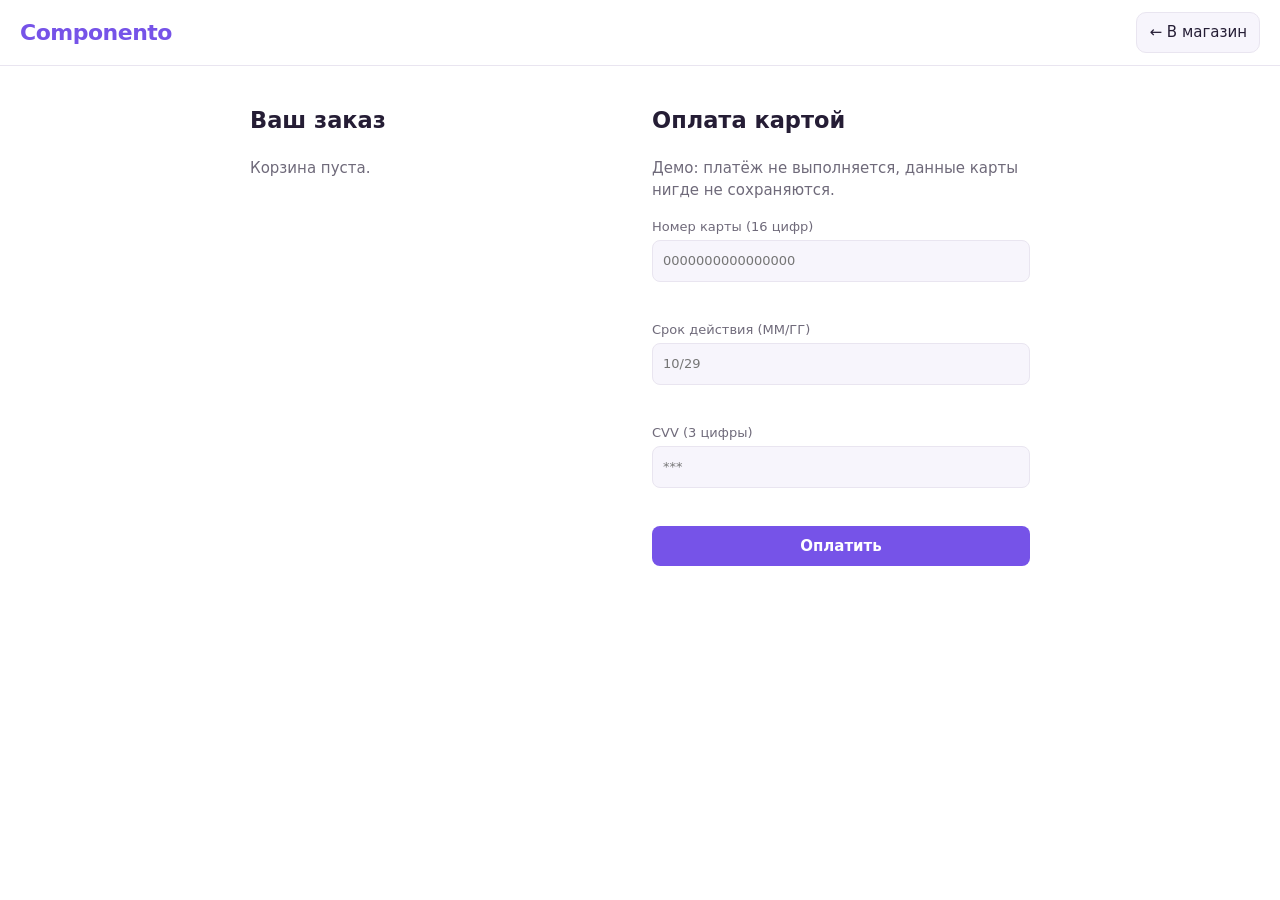
==== componento/pay.html @ 3f92b5f6 "create" ====
<!DOCTYPE html>
<html lang="ru"><head><meta charset="UTF-8"><meta name="viewport" content="width=device-width,initial-scale=1">
<title>Оплата — Componento</title><link rel="stylesheet" href="css/style.css"></head>
<body>
<header class="header"><a class="logo" href="index.html">Componento</a><span style="flex:1"></span><a class="icon" href="shop.html" style="text-decoration:none;color:inherit">← В магазин</a></header>
<main class="pay-wrap">
<section><h2>Ваш заказ</h2><div id="sum"></div></section>
<section><h2>Оплата картой</h2>
<p class="muted">Демо: платёж не выполняется, данные карты нигде не сохраняются.</p>
<form id="payForm" class="form" novalidate>
<label>Номер карты (16 цифр)<input id="card" type="text" inputmode="numeric" autocomplete="off" maxlength="16" placeholder="0000000000000000"></label><p class="err" id="eCard"></p>
<label>Срок действия (ММ/ГГ)<input id="exp" type="text" inputmode="numeric" autocomplete="off" maxlength="5" placeholder="10/29"></label><p class="err" id="eExp"></p>
<label>CVV (3 цифры)<input id="cvv" type="password" inputmode="numeric" autocomplete="off" maxlength="3" placeholder="***"></label><p class="err" id="eCvv"></p>
<button class="btn" type="submit" id="payBtn">Оплатить</button></form></section>
</main>
<script src="js/data.js"></script><script src="js/auth.js"></script><script src="js/pay.js"></script>
</body></html>
---- componento/css/style.css ----
:root{--bg:#fff;--bg2:#f7f5fc;--tint:#eee8ff;--accent:#7653e8;--accent2:#6240d9;--text:#251d35;--muted:#6f6a7a;--line:#e9e5f0;--ok:#2e9e5b;--r:10px}
[data-theme=dark]{--bg:#16131f;--bg2:#1e1a2b;--tint:#2b2442;--accent:#9a7cff;--accent2:#b39dff;--text:#f0edf7;--muted:#a49fb3;--line:#322c44}
*{box-sizing:border-box}body{margin:0;font:15px/1.5 system-ui,Segoe UI,sans-serif;background:var(--bg);color:var(--text);transition:background .2s,color .2s}
button,input,select{font:inherit;color:inherit}
:focus-visible{outline:2px solid var(--accent);outline-offset:2px}
.topbar{background:var(--bg2);color:var(--muted);padding:6px 20px;font-size:13px}
.link{background:none;border:0;color:var(--accent);cursor:pointer;text-decoration:underline}
.header{position:sticky;top:0;z-index:5;display:flex;gap:12px;align-items:center;padding:12px 20px;background:var(--bg);border-bottom:1px solid var(--line)}
.logo{font-weight:800;font-size:22px;color:var(--accent);text-decoration:none;letter-spacing:-.5px}
#search{flex:1;min-width:0;padding:10px 14px;border:1px solid var(--line);border-radius:var(--r);background:var(--bg2)}
.icon{background:var(--bg2);border:1px solid var(--line);border-radius:var(--r);padding:8px 12px;cursor:pointer}
.icon:hover{border-color:var(--accent)}
.layout{display:grid;grid-template-columns:240px 1fr;gap:24px;padding:20px;max-width:1280px;margin:auto}
.filters{display:flex;flex-direction:column;gap:12px;align-self:start}
.filters label{display:flex;flex-direction:column;gap:4px;font-size:13px;color:var(--muted)}
.filters select,.filters input[type=number]{padding:8px;border:1px solid var(--line);border-radius:8px;background:var(--bg2)}
.filters .chk{flex-direction:row;align-items:center}
.muted{color:var(--muted)}
.grid{display:grid;grid-template-columns:repeat(auto-fill,minmax(220px,1fr));gap:16px}
.card{border:1px solid var(--line);border-radius:var(--r);padding:12px;display:flex;flex-direction:column;gap:6px;background:var(--bg);transition:border-color .15s,transform .15s}
.card:hover{border-color:var(--accent);transform:translateY(-2px)}
.ph{height:110px;border-radius:8px;background:linear-gradient(135deg,var(--tint),var(--bg2));display:grid;place-items:center;font-size:38px}
.brand{font-size:12px;color:var(--muted)}.name{font-weight:600;min-height:44px}
.price{font-size:18px;font-weight:700}.row{display:flex;gap:6px;margin-top:auto}
.btn{flex:1;border:0;border-radius:8px;padding:9px;background:var(--accent);color:#fff;cursor:pointer;font-weight:600}
.btn:hover{background:var(--accent2)}.btn.ghost{background:var(--tint);color:var(--text)}
.fav.on{color:#e0457b}
.modal{position:fixed;inset:0;background:#0008;display:grid;place-items:center;z-index:10;padding:12px}
.modal[hidden],.drawer[hidden]{display:none}
.panel{background:var(--bg);border-radius:14px;max-width:760px;width:100%;max-height:92vh;overflow:auto;padding:24px;position:relative}
.close{position:absolute;right:12px;top:12px}
.spec h4{margin:16px 0 4px;color:var(--accent)}
.spec div{display:flex;justify-content:space-between;gap:16px;padding:5px 0;border-bottom:1px dotted var(--line)}
.spec span:first-child{color:var(--muted)}.spec span:last-child{text-align:right}
.drawer{position:fixed;right:0;top:0;bottom:0;width:min(400px,100%);background:var(--bg);border-left:1px solid var(--line);z-index:9;padding:20px;overflow:auto}
.ci{display:flex;justify-content:space-between;gap:8px;padding:10px 0;border-bottom:1px solid var(--line)}
.qty button{width:28px;height:28px;border:1px solid var(--line);background:var(--bg2);border-radius:6px;cursor:pointer}
.toast{position:fixed;bottom:20px;left:50%;transform:translate(-50%,80px);background:var(--text);color:var(--bg);padding:10px 18px;border-radius:var(--r);transition:transform .25s;z-index:20}
.toast.show{transform:translate(-50%,0)}
@media(max-width:800px){.layout{grid-template-columns:1fr}.filters{display:grid;grid-template-columns:1fr 1fr}}
@media(prefers-reduced-motion:reduce){*{transition:none!important}}
.hero{text-align:center;padding:72px 20px 40px;max-width:760px;margin:auto}
.hero h1{font-size:clamp(30px,6vw,52px);margin:0 0 12px;letter-spacing:-1px}
.wrap{max-width:1000px;margin:auto;padding:20px}
.feats{display:grid;grid-template-columns:repeat(auto-fit,minmax(220px,1fr));gap:16px}
.feats div{background:var(--bg2);border-radius:var(--r);padding:16px}
.rev{border:1px solid var(--line);border-radius:var(--r);padding:14px;margin:0}
.stars{color:#f5a623;letter-spacing:2px}
.cta{text-align:center;padding:40px 20px 80px}
a.btn{display:block;text-align:center;text-decoration:none;margin-top:14px}
a.btn.big{display:inline-block;padding:14px 32px;font-size:17px}
.form{display:flex;flex-direction:column;gap:10px;max-width:420px}
.form label{display:flex;flex-direction:column;gap:4px;font-size:13px;color:var(--muted)}
.form input[type=text],.form input[type=email],.form input[type=password]{padding:10px;border:1px solid var(--line);border-radius:8px;background:var(--bg2)}
.err{color:#d93a3a;font-size:13px;min-height:18px;margin:0}
.tabs{display:flex;gap:8px;margin:8px 0}.tabs .btn{flex:none;padding:6px 14px}
.bar{height:8px;background:var(--tint);border-radius:4px;overflow:hidden}.bar i{display:block;height:100%;background:var(--accent)}
.pay-wrap{max-width:820px;margin:auto;padding:20px;display:grid;grid-template-columns:1fr 1fr;gap:24px}
@media(max-width:700px){.pay-wrap{grid-template-columns:1fr}}
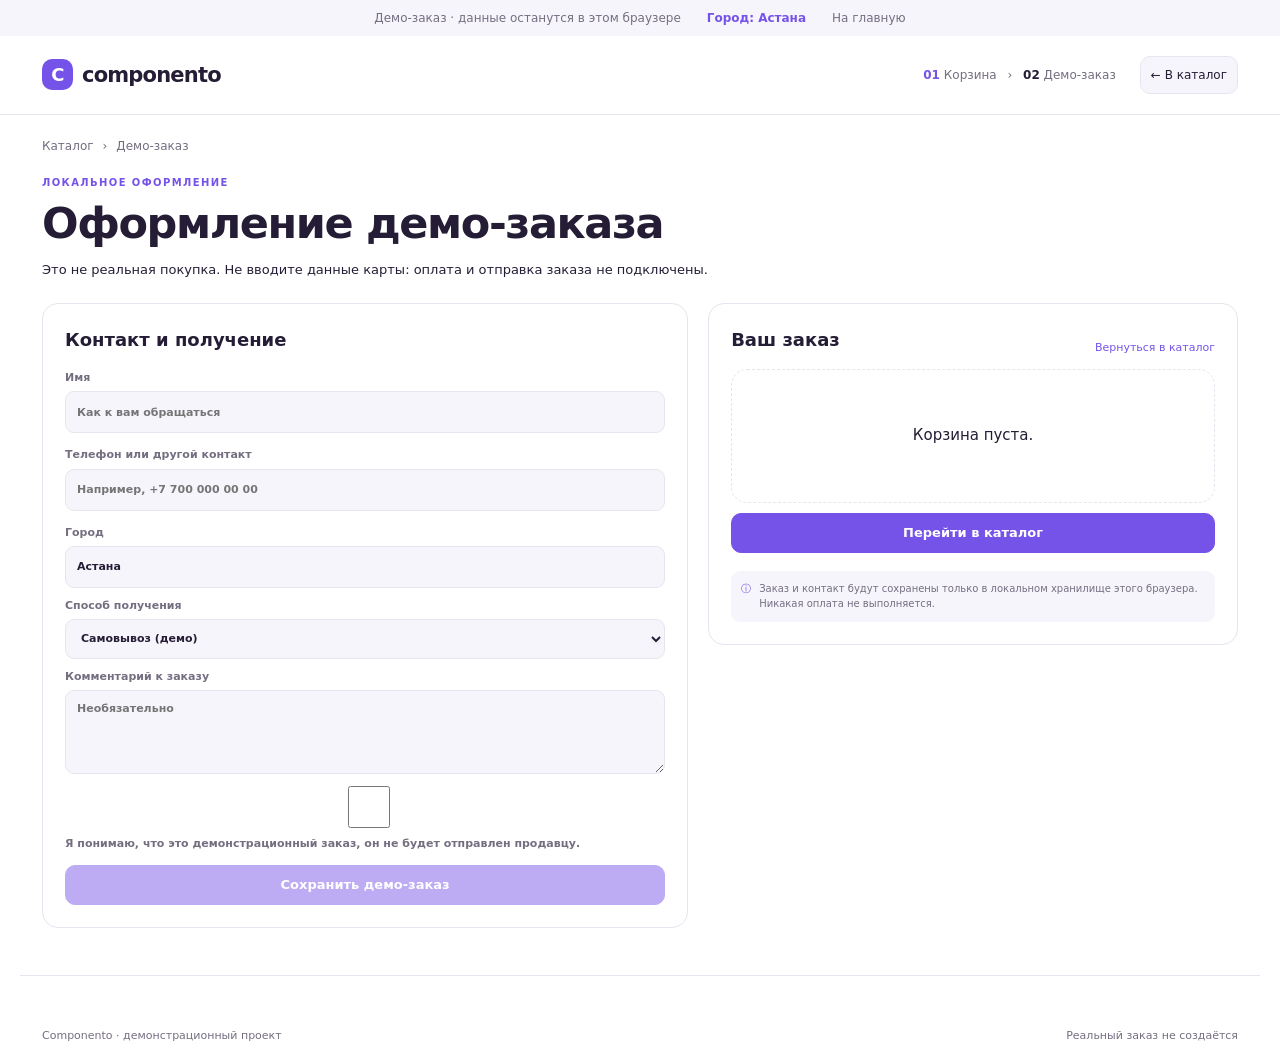
==== commit ba42fc7f: "finalversion" ====
--- a/componento/pay.html
+++ b/componento/pay.html
@@ -1,17 +1,35 @@
-<!DOCTYPE html>
-<html lang="ru"><head><meta charset="UTF-8"><meta name="viewport" content="width=device-width,initial-scale=1">
-<title>Оплата — Componento</title><link rel="stylesheet" href="css/style.css"></head>
-<body>
-<header class="header"><a class="logo" href="index.html">Componento</a><span style="flex:1"></span><a class="icon" href="shop.html" style="text-decoration:none;color:inherit">← В магазин</a></header>
-<main class="pay-wrap">
-<section><h2>Ваш заказ</h2><div id="sum"></div></section>
-<section><h2>Оплата картой</h2>
-<p class="muted">Демо: платёж не выполняется, данные карты нигде не сохраняются.</p>
-<form id="payForm" class="form" novalidate>
-<label>Номер карты (16 цифр)<input id="card" type="text" inputmode="numeric" autocomplete="off" maxlength="16" placeholder="0000000000000000"></label><p class="err" id="eCard"></p>
-<label>Срок действия (ММ/ГГ)<input id="exp" type="text" inputmode="numeric" autocomplete="off" maxlength="5" placeholder="10/29"></label><p class="err" id="eExp"></p>
-<label>CVV (3 цифры)<input id="cvv" type="password" inputmode="numeric" autocomplete="off" maxlength="3" placeholder="***"></label><p class="err" id="eCvv"></p>
-<button class="btn" type="submit" id="payBtn">Оплатить</button></form></section>
-</main>
-<script src="js/data.js"></script><script src="js/auth.js"></script><script src="js/pay.js"></script>
-</body></html>+<!doctype html>
+<html lang="ru">
+  <head>
+    <meta charset="UTF-8" />
+    <meta name="viewport" content="width=device-width, initial-scale=1" />
+    <meta name="theme-color" content="#f7f5fc" />
+    <title>Демо-заказ — Componento</title>
+    <link rel="stylesheet" href="css/style.css" />
+  </head>
+  <body>
+    <div class="topbar"><span>Демо-заказ · данные останутся в этом браузере</span><button id="cityBtn" class="link" type="button">Город: Астана</button><a href="index.html">На главную</a></div>
+    <header class="site-header pay-header"><div class="header-main"><a class="logo" href="index.html"><span class="logo-mark">C</span>componento</a><span class="checkout-steps"><b>01</b> Корзина <span>›</span> <b class="current">02</b> Демо-заказ</span><a class="icon back-link" href="shop.html">← В каталог</a></div></header>
+    <main class="checkout-main">
+      <div class="breadcrumbs"><a href="shop.html">Каталог</a><span>›</span><span>Демо-заказ</span></div>
+      <div class="checkout-heading"><p class="eyebrow">ЛОКАЛЬНОЕ ОФОРМЛЕНИЕ</p><h1>Оформление демо-заказа</h1><p class="muted">Это не реальная покупка. Не вводите данные карты: оплата и отправка заказа не подключены.</p></div>
+      <div class="checkout-grid">
+        <section class="checkout-form-card"><h2>Контакт и получение</h2>
+          <form id="orderForm" class="form checkout-form" novalidate>
+            <label>Имя<input id="customerName" name="customerName" type="text" autocomplete="name" maxlength="80" required placeholder="Как к вам обращаться" /></label><p class="err" id="eName"></p>
+            <label>Телефон или другой контакт<input id="customerContact" name="customerContact" type="text" autocomplete="tel" maxlength="100" required placeholder="Например, +7 700 000 00 00" /></label><p class="err" id="eContact"></p>
+            <label>Город<input id="orderCity" name="city" type="text" maxlength="60" required /></label>
+            <label>Способ получения<select id="fulfillment" name="fulfillment"><option value="Самовывоз">Самовывоз (демо)</option><option value="Доставка">Доставка (условия не настроены)</option></select></label>
+            <label>Комментарий к заказу<textarea id="orderComment" name="comment" maxlength="500" placeholder="Необязательно"></textarea></label>
+            <label class="check-filter consent"><input id="localConsent" type="checkbox" /> Я понимаю, что это демонстрационный заказ, он не будет отправлен продавцу.</label><p class="err" id="eConsent"></p>
+            <button class="btn" id="orderBtn" type="submit">Сохранить демо-заказ</button>
+          </form>
+        </section>
+        <aside class="order-summary-card"><div class="summary-heading"><h2>Ваш заказ</h2><a href="shop.html">Вернуться в каталог</a></div><div id="sum" class="order-lines"></div><div class="order-demo-note"><span>ⓘ</span><p>Заказ и контакт будут сохранены только в локальном хранилище этого браузера. Никакая оплата не выполняется.</p></div></aside>
+      </div>
+      <section id="orderSuccess" class="order-success" hidden aria-live="polite"></section>
+    </main>
+    <footer class="site-footer compact-footer"><div class="footer-bottom"><span>Componento · демонстрационный проект</span><span>Реальный заказ не создаётся</span></div></footer>
+    <script src="js/data.js"></script><script src="js/auth.js"></script><script src="js/pay.js"></script>
+  </body>
+</html>
--- a/componento/css/style.css
+++ b/componento/css/style.css
@@ -1,59 +1,247 @@
-:root{--bg:#fff;--bg2:#f7f5fc;--tint:#eee8ff;--accent:#7653e8;--accent2:#6240d9;--text:#251d35;--muted:#6f6a7a;--line:#e9e5f0;--ok:#2e9e5b;--r:10px}
-[data-theme=dark]{--bg:#16131f;--bg2:#1e1a2b;--tint:#2b2442;--accent:#9a7cff;--accent2:#b39dff;--text:#f0edf7;--muted:#a49fb3;--line:#322c44}
-*{box-sizing:border-box}body{margin:0;font:15px/1.5 system-ui,Segoe UI,sans-serif;background:var(--bg);color:var(--text);transition:background .2s,color .2s}
-button,input,select{font:inherit;color:inherit}
-:focus-visible{outline:2px solid var(--accent);outline-offset:2px}
-.topbar{background:var(--bg2);color:var(--muted);padding:6px 20px;font-size:13px}
-.link{background:none;border:0;color:var(--accent);cursor:pointer;text-decoration:underline}
-.header{position:sticky;top:0;z-index:5;display:flex;gap:12px;align-items:center;padding:12px 20px;background:var(--bg);border-bottom:1px solid var(--line)}
-.logo{font-weight:800;font-size:22px;color:var(--accent);text-decoration:none;letter-spacing:-.5px}
-#search{flex:1;min-width:0;padding:10px 14px;border:1px solid var(--line);border-radius:var(--r);background:var(--bg2)}
-.icon{background:var(--bg2);border:1px solid var(--line);border-radius:var(--r);padding:8px 12px;cursor:pointer}
-.icon:hover{border-color:var(--accent)}
-.layout{display:grid;grid-template-columns:240px 1fr;gap:24px;padding:20px;max-width:1280px;margin:auto}
-.filters{display:flex;flex-direction:column;gap:12px;align-self:start}
-.filters label{display:flex;flex-direction:column;gap:4px;font-size:13px;color:var(--muted)}
-.filters select,.filters input[type=number]{padding:8px;border:1px solid var(--line);border-radius:8px;background:var(--bg2)}
-.filters .chk{flex-direction:row;align-items:center}
-.muted{color:var(--muted)}
-.grid{display:grid;grid-template-columns:repeat(auto-fill,minmax(220px,1fr));gap:16px}
-.card{border:1px solid var(--line);border-radius:var(--r);padding:12px;display:flex;flex-direction:column;gap:6px;background:var(--bg);transition:border-color .15s,transform .15s}
-.card:hover{border-color:var(--accent);transform:translateY(-2px)}
-.ph{height:110px;border-radius:8px;background:linear-gradient(135deg,var(--tint),var(--bg2));display:grid;place-items:center;font-size:38px}
-.brand{font-size:12px;color:var(--muted)}.name{font-weight:600;min-height:44px}
-.price{font-size:18px;font-weight:700}.row{display:flex;gap:6px;margin-top:auto}
-.btn{flex:1;border:0;border-radius:8px;padding:9px;background:var(--accent);color:#fff;cursor:pointer;font-weight:600}
-.btn:hover{background:var(--accent2)}.btn.ghost{background:var(--tint);color:var(--text)}
-.fav.on{color:#e0457b}
-.modal{position:fixed;inset:0;background:#0008;display:grid;place-items:center;z-index:10;padding:12px}
-.modal[hidden],.drawer[hidden]{display:none}
-.panel{background:var(--bg);border-radius:14px;max-width:760px;width:100%;max-height:92vh;overflow:auto;padding:24px;position:relative}
-.close{position:absolute;right:12px;top:12px}
-.spec h4{margin:16px 0 4px;color:var(--accent)}
-.spec div{display:flex;justify-content:space-between;gap:16px;padding:5px 0;border-bottom:1px dotted var(--line)}
-.spec span:first-child{color:var(--muted)}.spec span:last-child{text-align:right}
-.drawer{position:fixed;right:0;top:0;bottom:0;width:min(400px,100%);background:var(--bg);border-left:1px solid var(--line);z-index:9;padding:20px;overflow:auto}
-.ci{display:flex;justify-content:space-between;gap:8px;padding:10px 0;border-bottom:1px solid var(--line)}
-.qty button{width:28px;height:28px;border:1px solid var(--line);background:var(--bg2);border-radius:6px;cursor:pointer}
-.toast{position:fixed;bottom:20px;left:50%;transform:translate(-50%,80px);background:var(--text);color:var(--bg);padding:10px 18px;border-radius:var(--r);transition:transform .25s;z-index:20}
-.toast.show{transform:translate(-50%,0)}
-@media(max-width:800px){.layout{grid-template-columns:1fr}.filters{display:grid;grid-template-columns:1fr 1fr}}
-@media(prefers-reduced-motion:reduce){*{transition:none!important}}
-.hero{text-align:center;padding:72px 20px 40px;max-width:760px;margin:auto}
-.hero h1{font-size:clamp(30px,6vw,52px);margin:0 0 12px;letter-spacing:-1px}
-.wrap{max-width:1000px;margin:auto;padding:20px}
-.feats{display:grid;grid-template-columns:repeat(auto-fit,minmax(220px,1fr));gap:16px}
-.feats div{background:var(--bg2);border-radius:var(--r);padding:16px}
-.rev{border:1px solid var(--line);border-radius:var(--r);padding:14px;margin:0}
-.stars{color:#f5a623;letter-spacing:2px}
-.cta{text-align:center;padding:40px 20px 80px}
-a.btn{display:block;text-align:center;text-decoration:none;margin-top:14px}
-a.btn.big{display:inline-block;padding:14px 32px;font-size:17px}
-.form{display:flex;flex-direction:column;gap:10px;max-width:420px}
-.form label{display:flex;flex-direction:column;gap:4px;font-size:13px;color:var(--muted)}
-.form input[type=text],.form input[type=email],.form input[type=password]{padding:10px;border:1px solid var(--line);border-radius:8px;background:var(--bg2)}
-.err{color:#d93a3a;font-size:13px;min-height:18px;margin:0}
-.tabs{display:flex;gap:8px;margin:8px 0}.tabs .btn{flex:none;padding:6px 14px}
-.bar{height:8px;background:var(--tint);border-radius:4px;overflow:hidden}.bar i{display:block;height:100%;background:var(--accent)}
-.pay-wrap{max-width:820px;margin:auto;padding:20px;display:grid;grid-template-columns:1fr 1fr;gap:24px}
-@media(max-width:700px){.pay-wrap{grid-template-columns:1fr}}+:root {
+  color-scheme: light;
+  --bg: #ffffff;
+  --bg-soft: #f7f5fc;
+  --bg-muted: #f0edf7;
+  --tint: #eee8ff;
+  --accent: #7653e8;
+  --accent-strong: #6240d9;
+  --accent-soft: #f1edff;
+  --text: #251d35;
+  --muted: #746e80;
+  --line: #e8e4ef;
+  --ok: #258653;
+  --warn: #a66a07;
+  --danger: #bd3b56;
+  --shadow: 0 14px 40px rgba(41, 27, 76, .09);
+  --shadow-soft: 0 5px 18px rgba(41, 27, 76, .06);
+  --radius: 16px;
+  --radius-sm: 10px;
+  --content: 1240px;
+}
+
+[data-theme="dark"] {
+  color-scheme: dark;
+  --bg: #15131b;
+  --bg-soft: #1d1a26;
+  --bg-muted: #252130;
+  --tint: #332a4d;
+  --accent: #a58bff;
+  --accent-strong: #c0adff;
+  --accent-soft: #2b2440;
+  --text: #f3f0f8;
+  --muted: #aaa4b6;
+  --line: #393342;
+  --ok: #70d49a;
+  --warn: #f0bb69;
+  --danger: #ff8ca0;
+  --shadow: 0 18px 44px rgba(0, 0, 0, .34);
+  --shadow-soft: 0 5px 20px rgba(0, 0, 0, .2);
+}
+
+* { box-sizing: border-box; }
+html { scroll-behavior: smooth; }
+body { margin: 0; background: var(--bg); color: var(--text); font: 15px/1.55 Inter, ui-sans-serif, system-ui, -apple-system, "Segoe UI", sans-serif; transition: background .2s, color .2s; }
+button, input, select, textarea { color: inherit; font: inherit; }
+button { cursor: pointer; }
+button:disabled { cursor: not-allowed; opacity: .48; }
+a { color: inherit; }
+:focus-visible { outline: 3px solid color-mix(in srgb, var(--accent) 70%, white); outline-offset: 3px; }
+::selection { background: var(--tint); }
+[hidden] { display: none !important; }
+.sr-only { position: absolute; width: 1px; height: 1px; padding: 0; margin: -1px; overflow: hidden; clip: rect(0, 0, 0, 0); white-space: nowrap; border: 0; }
+
+.topbar { min-height: 36px; display: flex; align-items: center; justify-content: center; gap: 26px; padding: 5px 24px; background: var(--bg-soft); color: var(--muted); font-size: 12px; }
+.topbar a { text-decoration: none; }
+.link, .text-button { border: 0; padding: 0; background: transparent; color: var(--accent); font-weight: 650; cursor: pointer; text-decoration: none; }
+.link:hover, .text-button:hover { color: var(--accent-strong); text-decoration: underline; }
+.site-header { position: sticky; top: 0; z-index: 10; border-bottom: 1px solid var(--line); background: color-mix(in srgb, var(--bg) 94%, transparent); backdrop-filter: blur(14px); }
+.header-main { max-width: var(--content); min-height: 78px; display: flex; align-items: center; gap: 24px; margin: auto; padding: 12px 22px; }
+.logo { display: inline-flex; align-items: center; gap: 9px; color: var(--text); font-size: 21px; font-weight: 800; letter-spacing: -.8px; text-decoration: none; white-space: nowrap; }
+.logo-mark { width: 31px; height: 31px; display: inline-grid; place-items: center; border-radius: 10px; background: var(--accent); color: #fff; font-size: 18px; font-weight: 850; }
+.site-search { flex: 1; min-width: 160px; height: 44px; display: flex; align-items: center; gap: 10px; padding: 4px 5px 4px 14px; border: 1px solid var(--line); border-radius: 12px; background: var(--bg-soft); }
+.site-search > span { color: var(--muted); font-size: 23px; line-height: 1; }
+.site-search input { width: 100%; min-width: 0; border: 0; outline: 0; background: transparent; color: var(--text); }
+.site-search input:focus-visible { outline: 0; }
+.site-search button { height: 34px; padding: 0 15px; border: 0; border-radius: 9px; background: var(--accent); color: white; font-size: 13px; font-weight: 700; }
+.header-actions { display: flex; align-items: center; gap: 7px; }
+.header-action { min-width: 58px; display: flex; flex-direction: column; align-items: center; gap: 1px; padding: 5px 7px; border: 0; border-radius: 9px; background: transparent; color: var(--muted); }
+.header-action > span { color: var(--text); font-size: 21px; line-height: 1.1; }
+.header-action small { font-size: 10px; white-space: nowrap; }
+.header-action b { color: var(--accent); }
+.header-action:hover { background: var(--bg-soft); color: var(--text); }
+.icon { min-width: 38px; min-height: 38px; display: inline-grid; place-items: center; padding: 6px 10px; border: 1px solid var(--line); border-radius: 10px; background: var(--bg-soft); color: var(--text); transition: border-color .18s, background .18s, transform .18s; }
+.icon:hover { border-color: var(--accent); transform: translateY(-1px); }
+.theme-button { font-size: 18px; }
+.mobile-menu-button { display: none; }
+.main-nav { max-width: var(--content); min-height: 45px; display: flex; align-items: center; gap: 25px; margin: auto; padding: 0 22px; overflow-x: auto; scrollbar-width: none; }
+.main-nav::-webkit-scrollbar { display: none; }
+.main-nav a, .main-nav button { display: inline-flex; align-items: center; min-height: 44px; flex: 0 0 auto; padding: 0; border: 0; background: transparent; color: var(--muted); font-size: 13px; font-weight: 620; text-decoration: none; white-space: nowrap; }
+.main-nav a:hover, .main-nav button:hover, .main-nav a.active { color: var(--accent); }
+.main-nav a.active { box-shadow: inset 0 -2px var(--accent); }
+
+.hero-carousel { position: relative; max-width: var(--content); min-height: 420px; margin: 24px auto 0; overflow: hidden; border: 1px solid var(--line); border-radius: 24px; background: linear-gradient(115deg, var(--bg-soft) 0%, var(--accent-soft) 58%, var(--tint) 100%); }
+.hero-slide { min-height: 420px; display: grid; grid-template-columns: 1.1fr .9fr; align-items: center; padding: 48px 62px 68px; animation: fade-up .35s ease both; }
+.hero-copy { max-width: 590px; position: relative; z-index: 1; }
+.eyebrow { margin: 0 0 10px; color: var(--accent); font-size: 10px; font-weight: 800; letter-spacing: .14em; }
+.hero-copy h1, .hero-copy h2 { max-width: 600px; margin: 0 0 15px; font-size: clamp(34px, 4vw, 56px); line-height: 1.06; letter-spacing: -2.3px; }
+.hero-copy > p:not(.eyebrow) { max-width: 530px; color: var(--muted); font-size: 16px; }
+.hero-copy > small { display: block; margin-top: 22px; color: var(--muted); font-size: 11px; }
+.hero-actions { display: flex; flex-wrap: wrap; gap: 10px; margin-top: 23px; }
+.hero-actions .btn { flex: 0 0 auto; }
+.hero-art { position: relative; min-height: 275px; display: grid; place-items: center; overflow: hidden; }
+.hero-art-pc > b { position: absolute; right: 3%; bottom: 5%; color: color-mix(in srgb, var(--accent) 25%, transparent); font-size: 39px; line-height: .9; letter-spacing: 3px; text-align: right; }
+.pc-case { width: 180px; height: 275px; position: relative; z-index: 1; border: 7px solid #252033; border-radius: 20px; background: linear-gradient(145deg, #302a40, #17141e); box-shadow: 20px 22px 45px #2b20484c; transform: rotate(7deg); }
+.pc-case::before { content: ""; position: absolute; inset: 14px 11px 55px; border: 1px solid #a58bff66; border-radius: 13px; background: radial-gradient(circle at 50% 30%, #bdadff88, transparent 33%), linear-gradient(145deg, #272038, #14121b); }
+.pc-case::after { content: ""; position: absolute; bottom: 18px; left: 20px; right: 20px; height: 3px; border-radius: 10px; background: #a58bff; box-shadow: 0 0 15px #a58bff; }
+.pc-case span, .pc-case i { position: absolute; top: 65px; left: 30px; width: 60px; height: 60px; border: 3px solid #bdadff; border-radius: 50%; box-shadow: inset 0 0 14px #9d81ff99, 0 0 12px #9d81ff88; }
+.pc-case i { top: 130px; left: 74px; width: 48px; height: 48px; }
+.hero-orbit { position: absolute; width: 310px; height: 120px; border: 1px solid #8f75e366; border-radius: 50%; transform: rotate(-31deg); }
+.orbit-two { width: 355px; height: 165px; transform: rotate(39deg); border-color: #9d81ff44; }
+.hero-art-check .check-card { width: min(330px, 100%); display: grid; grid-template-columns: 1fr auto 1fr auto 1fr; align-items: center; gap: 9px; padding: 25px 17px; border: 1px solid var(--line); border-radius: 18px; background: var(--bg); box-shadow: var(--shadow); transform: rotate(-5deg); }
+.check-card span { display: grid; min-height: 90px; place-items: center; border-radius: 12px; background: var(--bg-soft); color: var(--accent); font-weight: 800; }
+.check-card b { color: var(--muted); }
+.check-card strong { position: absolute; right: 12px; bottom: -17px; width: 42px; height: 42px; display: grid; place-items: center; border-radius: 50%; background: var(--ok); color: white; font-size: 24px; }
+.budget-orb { width: 170px; height: 170px; display: grid; place-items: center; border: 1px solid #a58bff88; border-radius: 50%; background: radial-gradient(circle at 40% 35%, #fff8, transparent 47%), linear-gradient(145deg, var(--accent), #9b83f1); box-shadow: 0 18px 60px #7653e855; color: white; font-size: 73px; font-weight: 800; }
+.budget-lines { position: absolute; right: 0; bottom: 13%; width: 200px; display: grid; gap: 10px; }
+.budget-lines i { height: 9px; border-radius: 8px; background: var(--accent); opacity: .2; }
+.budget-lines i:nth-child(2) { width: 74%; opacity: .35; }.budget-lines i:nth-child(3) { width: 48%; opacity: .55; }
+.carousel-controls { position: absolute; right: 28px; bottom: 20px; display: flex; align-items: center; gap: 8px; }
+.hero-dots { display: flex; align-items: center; gap: 6px; }
+.hero-dot { width: 8px; height: 8px; padding: 0; border: 0; border-radius: 8px; background: var(--line); transition: width .2s, background .2s; }
+.hero-dot.active { width: 23px; background: var(--accent); }
+.slide-count { margin-left: 5px; color: var(--muted); font-size: 11px; font-variant-numeric: tabular-nums; }
+.home-section, .builder-callout, .home-note, .site-footer, .catalog-main, .checkout-main { max-width: var(--content); margin-right: auto; margin-left: auto; }
+.home-section { padding: 58px 22px 0; }
+.section-heading { display: flex; align-items: end; justify-content: space-between; gap: 20px; margin-bottom: 22px; }
+.section-heading h2 { margin: 0; font-size: clamp(24px, 3vw, 32px); line-height: 1.15; letter-spacing: -.8px; }
+.section-heading > a { color: var(--accent); font-size: 13px; font-weight: 700; text-decoration: none; white-space: nowrap; }
+.section-heading > a span { margin-left: 4px; }
+.category-grid { display: grid; grid-template-columns: repeat(6, minmax(0, 1fr)); gap: 12px; }
+.category-tile { min-height: 148px; position: relative; display: flex; flex-direction: column; justify-content: end; gap: 2px; padding: 18px; overflow: hidden; border: 1px solid var(--line); border-radius: var(--radius); background: var(--bg-soft); text-decoration: none; transition: transform .18s, border-color .18s, box-shadow .18s; }
+.category-tile:hover { transform: translateY(-3px); border-color: #a58bff88; box-shadow: var(--shadow-soft); }
+.category-tile > span { position: absolute; top: 10px; right: 16px; color: var(--accent); font-size: 43px; font-weight: 800; opacity: .55; }
+.category-tile strong { font-size: 13px; }.category-tile small { color: var(--muted); font-size: 11px; }
+.category-cpu { background: linear-gradient(135deg, var(--bg-soft), #eee8ff); }.category-gpu { background: linear-gradient(135deg, var(--bg-soft), #e9e6f7); }.category-board { background: linear-gradient(135deg, var(--bg-soft), #f1e8f5); }.category-memory { background: linear-gradient(135deg, var(--bg-soft), #e9f0f7); }.category-storage { background: linear-gradient(135deg, var(--bg-soft), #e8f2ed); }.category-peripheral { background: linear-gradient(135deg, var(--bg-soft), #f7eee5); }
+.builder-callout { display: grid; grid-template-columns: 1fr .65fr; align-items: center; gap: 24px; margin-top: 58px; padding: 38px 48px; overflow: hidden; border: 1px solid var(--line); border-radius: 22px; background: linear-gradient(110deg, var(--bg-soft), var(--accent-soft)); }
+.builder-callout h2 { max-width: 620px; margin: 0 0 8px; font-size: clamp(25px, 3vw, 36px); line-height: 1.14; letter-spacing: -1px; }
+.builder-callout p:not(.eyebrow) { max-width: 610px; color: var(--muted); }
+.builder-visual { min-height: 155px; position: relative; display: flex; align-items: center; justify-content: center; gap: 12px; }
+.builder-visual span { width: 74px; height: 74px; display: grid; place-items: center; border: 1px solid #a58bff66; border-radius: 17px; background: var(--bg); box-shadow: var(--shadow-soft); color: var(--accent); font-size: 14px; font-weight: 800; transform: rotate(-6deg); }
+.builder-visual span:nth-of-type(2) { transform: rotate(7deg); }.builder-visual span:nth-of-type(3) { transform: rotate(-3deg); }.builder-visual i { color: var(--muted); font-size: 20px; font-style: normal; }.builder-visual b { position: absolute; right: 8%; bottom: 5px; color: var(--ok); font-size: 48px; }
+.service-grid { display: grid; grid-template-columns: repeat(3, 1fr); gap: 14px; }
+.service-grid article { padding: 22px; border: 1px solid var(--line); border-radius: var(--radius); background: var(--bg); }
+.service-grid article > span { color: var(--accent); font-size: 11px; font-weight: 800; letter-spacing: .1em; }
+.service-grid h3 { margin: 12px 0 6px; font-size: 18px; }.service-grid p { min-height: 67px; margin: 0 0 13px; color: var(--muted); font-size: 13px; }
+.home-note { display: flex; gap: 12px; margin-top: 55px; padding: 16px 22px; border: 1px solid var(--line); border-radius: var(--radius-sm); background: var(--bg-soft); color: var(--muted); font-size: 12px; }
+.home-note > span { color: var(--accent); font-size: 18px; }.home-note p { margin: 0; }.home-note strong { color: var(--text); }
+
+.grid { display: grid; grid-template-columns: repeat(4, minmax(0, 1fr)); gap: 15px; }
+.product-grid-home { grid-template-columns: repeat(4, minmax(0, 1fr)); }
+.card { min-width: 0; display: flex; flex-direction: column; gap: 7px; padding: 12px; border: 1px solid var(--line); border-radius: 15px; background: var(--bg); transition: border-color .18s, transform .18s, box-shadow .18s; }
+.card:hover { transform: translateY(-3px); border-color: #a58bff99; box-shadow: var(--shadow-soft); }
+.product-visual { min-height: 145px; position: relative; display: grid; place-items: center; overflow: hidden; border-radius: 11px; background: radial-gradient(circle at 45% 42%, #ffffffc9 0%, transparent 36%), linear-gradient(135deg, var(--tint), var(--bg-soft)); }
+.product-visual::before, .product-visual::after { content: ""; position: absolute; width: 86px; height: 86px; border: 1px solid color-mix(in srgb, var(--accent) 22%, transparent); border-radius: 50%; }
+.product-visual::after { width: 112px; height: 112px; border-style: dashed; opacity: .5; }
+.product-visual.has-photo::before, .product-visual.has-photo::after { display: none; }
+.product-photo { position: absolute; z-index: 1; inset: 0; width: 100%; height: 100%; padding: 9px; object-fit: contain; }
+.has-photo > .product-icon { display: none; }
+.product-icon { position: relative; z-index: 1; color: var(--accent); font-size: 46px; filter: drop-shadow(0 8px 10px #7653e822); }
+.visual-label { position: absolute; right: 9px; bottom: 8px; z-index: 1; padding: 3px 7px; border: 1px solid color-mix(in srgb, var(--line) 80%, transparent); border-radius: 20px; background: color-mix(in srgb, var(--bg) 80%, transparent); color: var(--muted); font-size: 9px; }
+.brand { overflow: hidden; color: var(--muted); font-size: 10px; font-weight: 650; text-overflow: ellipsis; white-space: nowrap; }
+.product-title { min-height: 43px; padding: 0; border: 0; background: none; color: var(--text); font-size: 13px; font-weight: 680; line-height: 1.4; text-align: left; }
+.product-title:hover { color: var(--accent); }
+.card-specs { min-height: 34px; display: -webkit-box; margin: 0; overflow: hidden; color: var(--muted); font-size: 10px; line-height: 1.55; -webkit-box-orient: vertical; -webkit-line-clamp: 2; }
+.card-rating { color: var(--muted); font-size: 9px; }
+.price { margin-top: 2px; font-size: 17px; font-weight: 800; letter-spacing: -.2px; font-variant-numeric: tabular-nums; }
+.demo-badge { align-self: flex-start; padding: 2px 6px; border-radius: 5px; background: var(--bg-soft); color: var(--muted); font-size: 9px; }
+.card-actions { display: grid; grid-template-columns: 1fr 1fr auto auto; align-items: center; gap: 5px; margin-top: auto; }
+.card-actions .btn { min-height: 34px; padding: 6px 7px; font-size: 10px; }.icon-action { min-width: 33px; min-height: 33px; padding: 3px; font-size: 15px; }.icon-action.selected { color: #db4675; background: #ffeaf1; border-color: #ffc8d9; }
+.btn { min-height: 40px; display: inline-flex; align-items: center; justify-content: center; gap: 8px; padding: 9px 15px; border: 1px solid var(--accent); border-radius: 10px; background: var(--accent); color: #fff; font-size: 13px; font-weight: 720; text-align: center; text-decoration: none; transition: transform .15s, background .15s, box-shadow .15s; }
+.btn:hover { transform: translateY(-1px); background: var(--accent-strong); box-shadow: 0 5px 14px color-mix(in srgb, var(--accent) 25%, transparent); }
+.btn.ghost { border-color: var(--line); background: var(--bg); color: var(--text); }.btn.ghost:hover { border-color: var(--accent); background: var(--accent-soft); box-shadow: none; }
+.btn.danger { border-color: color-mix(in srgb, var(--danger) 50%, var(--line)); background: transparent; color: var(--danger); }
+
+.site-footer { margin-top: 70px; padding: 36px 22px 0; border-top: 1px solid var(--line); }
+.footer-main { display: grid; grid-template-columns: 1.5fr repeat(3, 1fr); gap: 35px; padding-bottom: 34px; }
+.footer-main > div { display: flex; flex-direction: column; align-items: flex-start; gap: 8px; }
+.footer-main p { max-width: 270px; margin: 8px 0 0; color: var(--muted); font-size: 13px; }.footer-main small { color: var(--muted); font-size: 11px; }
+.footer-main strong { margin-bottom: 4px; font-size: 13px; }.footer-main a:not(.logo), .footer-main span, .footer-main button:not(.text-button) { padding: 0; border: 0; background: transparent; color: var(--muted); font-size: 12px; text-align: left; text-decoration: none; }.footer-main a:hover, .footer-main button:hover { color: var(--accent); }
+.footer-bottom { display: flex; justify-content: space-between; gap: 18px; padding: 15px 0; border-top: 1px solid var(--line); color: var(--muted); font-size: 11px; }
+
+.catalog-main { padding: 22px; }
+.breadcrumbs { display: flex; align-items: center; gap: 9px; margin-bottom: 19px; color: var(--muted); font-size: 12px; }.breadcrumbs a { color: var(--muted); text-decoration: none; }.breadcrumbs a:hover { color: var(--accent); }
+.catalog-intro { display: flex; align-items: end; justify-content: space-between; gap: 20px; margin: 12px 0 24px; }.catalog-intro h1, .checkout-heading h1 { margin: 0; font-size: clamp(29px, 4vw, 43px); line-height: 1.1; letter-spacing: -1.4px; }.catalog-intro p:not(.eyebrow) { margin: 8px 0 0; font-size: 13px; }
+.catalog-layout { display: grid; grid-template-columns: 245px minmax(0, 1fr); align-items: start; gap: 22px; }
+.filters-panel { position: sticky; top: 142px; display: flex; flex-direction: column; gap: 14px; padding: 17px; border: 1px solid var(--line); border-radius: var(--radius); background: var(--bg); }
+.filter-heading { display: flex; align-items: center; justify-content: space-between; gap: 10px; }.filter-heading h2 { margin: 0; font-size: 16px; }.filter-heading .text-button { font-size: 11px; }
+.filter-label { display: flex; flex-direction: column; gap: 6px; color: var(--muted); font-size: 11px; font-weight: 620; }
+.filter-label input, .filter-label select, .filters-panel input[type="number"], .filters-panel select { width: 100%; min-height: 38px; padding: 8px 10px; border: 1px solid var(--line); border-radius: 9px; background: var(--bg-soft); color: var(--text); }
+.filter-row { display: grid; grid-template-columns: 1fr 1fr; gap: 8px; }.check-filter { display: flex; align-items: center; gap: 8px; color: var(--text); font-size: 12px; }.check-filter input { accent-color: var(--accent); }
+.special-filters { display: flex; flex-direction: column; gap: 12px; padding-top: 3px; }.filter-note { margin: 0; color: var(--muted); font-size: 10px; line-height: 1.5; }
+.catalog-toolbar { display: flex; align-items: end; justify-content: space-between; gap: 14px; margin: 0 0 10px; }.catalog-toolbar .eyebrow { margin-bottom: 2px; }.result-count { margin: 0; font-size: 17px; font-weight: 750; }
+.sort-label { display: flex; align-items: center; gap: 8px; color: var(--muted); font-size: 11px; }.sort-label select { min-width: 160px; min-height: 38px; padding: 7px 10px; border: 1px solid var(--line); border-radius: 9px; background: var(--bg); color: var(--text); }
+.active-filters { display: flex; flex-wrap: wrap; gap: 6px; margin-bottom: 12px; }.filter-chip { padding: 5px 9px; border: 1px solid var(--line); border-radius: 20px; background: var(--bg-soft); color: var(--text); font-size: 10px; }.filter-chip:hover { border-color: var(--accent); color: var(--accent); }
+.catalog-grid { grid-template-columns: repeat(3, minmax(0, 1fr)); }.catalog-grid .product-visual { min-height: 135px; }
+.pagination { display: flex; align-items: center; justify-content: center; gap: 12px; margin: 22px 0 0; }.pagination .btn { min-height: 36px; }.pagination-label { color: var(--muted); font-size: 12px; }
+.empty-state { display: flex; flex-direction: column; align-items: center; justify-content: center; padding: 54px 18px; border: 1px dashed var(--line); border-radius: var(--radius); text-align: center; }.empty-state h2 { margin: 8px 0 0; font-size: 20px; }.empty-state p { max-width: 390px; margin: 5px 0 17px; font-size: 13px; }.empty-icon { color: var(--accent); font-size: 38px; }
+.mobile-filter-button { display: none; }
+
+.modal { position: fixed; z-index: 30; inset: 0; display: grid; place-items: center; padding: 18px; background: rgba(13, 11, 18, .56); backdrop-filter: blur(4px); animation: fade-in .15s ease; }
+.panel { width: min(900px, 100%); max-height: min(92vh, 900px); position: relative; overflow: auto; padding: 28px; border: 1px solid var(--line); border-radius: 20px; background: var(--bg); box-shadow: var(--shadow); animation: rise-in .2s ease; }
+.close { position: sticky; top: 0; float: right; z-index: 4; margin: -12px -12px 2px 10px; }.panel h2 { margin-top: 0; }.panel h3 { margin-bottom: 7px; }
+.product-detail-head { display: grid; grid-template-columns: 240px 1fr; gap: 22px; align-items: center; padding-right: 28px; }.detail-visual { min-height: 220px; }.detail-visual .product-icon { font-size: 68px; }.product-detail-head h2 { margin: 5px 0 7px; font-size: 25px; line-height: 1.2; }.product-detail-head .price { margin-top: 10px; font-size: 24px; }.detail-actions { display: flex; flex-wrap: wrap; gap: 7px; margin-top: 12px; }.detail-actions .btn { font-size: 11px; }
+.photo-source { display: inline-block; margin: -2px 0 2px; color: var(--accent); font-size: 11px; text-decoration: underline; text-underline-offset: 2px; }
+.detail-tabs, .tabs { display: flex; gap: 6px; margin: 22px 0 0; border-bottom: 1px solid var(--line); overflow-x: auto; }.tab-button { padding: 10px 12px; border: 0; border-bottom: 2px solid transparent; background: transparent; color: var(--muted); font-size: 12px; white-space: nowrap; }.tab-button.active { border-color: var(--accent); color: var(--accent); font-weight: 750; }.detail-content { padding-top: 15px; }.detail-content > p { font-size: 13px; }
+.specification-groups { display: grid; grid-template-columns: repeat(2, minmax(0, 1fr)); gap: 12px; }.spec-group { padding: 14px; border: 1px solid var(--line); border-radius: 12px; }.spec-group h3 { margin: 0 0 8px; color: var(--accent); font-size: 13px; }.spec-list { display: grid; grid-template-columns: minmax(100px, .8fr) minmax(100px, 1fr); margin: 0; font-size: 11px; }.spec-list dt, .spec-list dd { margin: 0; padding: 6px 2px; border-bottom: 1px solid var(--line); }.spec-list dt { color: var(--muted); }.spec-list dd { text-align: right; overflow-wrap: anywhere; }
+.recommendation-list { display: grid; gap: 7px; }.recommendation-item { display: flex; justify-content: space-between; gap: 12px; padding: 10px; border: 1px solid var(--line); border-radius: 9px; background: var(--bg-soft); color: var(--text); font-size: 11px; text-align: left; }.recommendation-item:hover { border-color: var(--accent); }
+.drawer { position: fixed; z-index: 25; top: 0; right: 0; bottom: 0; width: min(450px, 100%); display: flex; flex-direction: column; gap: 14px; overflow-y: auto; padding: 22px; border-left: 1px solid var(--line); background: var(--bg); box-shadow: var(--shadow); animation: slide-in .22s ease; }.drawer-head { display: flex; align-items: center; justify-content: space-between; }.drawer-head h2 { margin: 0; font-size: 22px; }.cart-item { display: grid; grid-template-columns: 42px 1fr; gap: 12px; padding: 13px 0; border-bottom: 1px solid var(--line); }.cart-item-icon { width: 42px; height: 42px; display: grid; place-items: center; border-radius: 10px; background: var(--accent-soft); color: var(--accent); font-size: 21px; }.cart-item-info { min-width: 0; display: flex; flex-direction: column; gap: 3px; }.cart-item-info strong { font-size: 12px; }.cart-item-info .muted { font-size: 10px; }.quantity-controls { display: flex; align-items: center; gap: 10px; margin-top: 6px; font-size: 12px; }.qty-button { width: 27px; height: 27px; border: 1px solid var(--line); border-radius: 7px; background: var(--bg-soft); }.text-button { align-self: flex-start; font-size: 11px; }.cart-total { margin-top: auto; padding-top: 12px; border-top: 1px solid var(--line); }.cart-total > div:nth-child(2) { margin-top: 10px; }.cart-total > strong { display: block; margin-top: 2px; font-size: 24px; }.cart-total p { font-size: 10px; }.checkout-link, .clear-cart { width: 100%; margin-top: 7px; }.drawer .empty-state { border: 0; }
+.toast { position: fixed; z-index: 60; left: 50%; bottom: 22px; max-width: calc(100% - 30px); padding: 11px 18px; border: 1px solid var(--line); border-radius: 12px; background: var(--text); color: var(--bg); font-size: 12px; box-shadow: var(--shadow); opacity: 0; pointer-events: none; transform: translate(-50%, 15px); transition: opacity .2s, transform .2s; }.toast.show { opacity: 1; transform: translate(-50%, 0); }
+
+.city-actions, .profile-actions { display: flex; flex-wrap: wrap; gap: 8px; margin: 17px 0; }.kazakhstan-map-wrap { margin: 12px 0; padding: 9px; border: 1px solid var(--line); border-radius: 14px; background: linear-gradient(135deg, var(--bg-soft), var(--accent-soft)); }.kazakhstan-map-wrap svg { width: 100%; max-height: 320px; display: block; }.map-country { fill: color-mix(in srgb, var(--accent) 13%, var(--bg)); stroke: color-mix(in srgb, var(--accent) 42%, var(--line)); stroke-width: 3; stroke-linejoin: round; }.map-pin { cursor: pointer; }.map-pin circle { fill: var(--bg); stroke: var(--accent); stroke-width: 3; transition: r .15s, fill .15s; }.map-pin:hover circle, .map-pin:focus circle, .map-pin.active circle { r: 10px; fill: var(--accent); }.city-list { display: grid; grid-template-columns: repeat(4, minmax(0, 1fr)); gap: 6px; max-height: 180px; overflow-y: auto; }.city-option { min-height: 34px; padding: 6px; border: 1px solid var(--line); border-radius: 8px; background: var(--bg-soft); font-size: 10px; }.city-option:hover, .city-option.selected { border-color: var(--accent); color: var(--accent); }
+.profile-grid { display: grid; grid-template-columns: repeat(4, 1fr); gap: 8px; }.profile-stat { display: flex; flex-direction: column; gap: 4px; padding: 12px; border: 1px solid var(--line); border-radius: 10px; background: var(--bg-soft); }.profile-stat span { font-size: 10px; }.profile-stat strong { font-size: 15px; }.profile-line { padding: 8px 10px; border-radius: 8px; background: var(--bg-soft); font-size: 11px; }
+.tour-overlay { position: fixed; z-index: 50; inset: 0; background: rgba(13, 11, 18, .63); }.tour-overlay[hidden] { display: none; }.tour-highlight { position: relative !important; z-index: 51 !important; border-radius: 12px; box-shadow: 0 0 0 5px var(--accent), 0 0 0 9999px rgba(13, 11, 18, .63) !important; }.tour-card { position: fixed; z-index: 52; max-width: calc(100vw - 28px); padding: 18px; border: 1px solid var(--line); border-radius: 15px; background: var(--bg); color: var(--text); box-shadow: var(--shadow); }.tour-card h2 { margin: 3px 0; font-size: 18px; }.tour-card > p:not(.eyebrow) { margin: 7px 0 12px; color: var(--muted); font-size: 12px; }.tour-card-top { display: flex; align-items: center; justify-content: space-between; }.tour-card-top .eyebrow { margin: 0; }.tour-card-top .icon { min-width: 30px; min-height: 30px; }.tour-progress { height: 5px; overflow: hidden; border-radius: 5px; background: var(--bg-muted); }.tour-progress span { height: 100%; display: block; background: var(--accent); transition: width .2s; }.tour-actions { display: flex; flex-wrap: wrap; align-items: center; gap: 6px; margin-top: 12px; }.tour-actions .btn { min-height: 34px; padding: 6px 10px; font-size: 11px; }.tour-actions .text-button { margin-left: auto; font-size: 10px; }
+
+.catalog-main { min-height: 55vh; }.form { display: flex; flex-direction: column; gap: 9px; }.form label { display: flex; flex-direction: column; gap: 5px; color: var(--muted); font-size: 11px; font-weight: 620; }.form input, .form select, .form textarea, textarea { width: 100%; min-height: 40px; padding: 9px 11px; border: 1px solid var(--line); border-radius: 9px; background: var(--bg-soft); color: var(--text); }.form textarea, textarea { min-height: 84px; resize: vertical; }.err { min-height: 0; margin: -5px 0 0; color: var(--danger); font-size: 11px; }.form .btn { align-self: flex-start; }.tabs .btn { flex: 0 0 auto; }.bar { height: 7px; overflow: hidden; border-radius: 9px; background: var(--bg-muted); }.bar i { height: 100%; display: block; border-radius: inherit; background: var(--accent); }.rb { display: grid; grid-template-columns: 45px 1fr 22px; align-items: center; gap: 8px; margin: 5px 0; color: var(--muted); font-size: 11px; }.rv { padding: 9px 0; border-bottom: 1px solid var(--line); }.stars { color: #e9a923; letter-spacing: 2px; }.star { padding: 0 3px; border: 0; background: transparent; color: var(--line); font-size: 27px; transition: color .12s, transform .12s; }.star.on { color: #e9a923; transform: scale(1.08); }.chips { display: flex; flex-wrap: wrap; gap: 4px; }.chips button { padding: 5px 8px; border: 1px solid var(--line); border-radius: 17px; background: var(--bg-soft); font-size: 10px; }.spec { margin: 12px 0; }.spec h4 { color: var(--accent); }.spec > div { display: flex; justify-content: space-between; gap: 15px; padding: 6px 2px; border-bottom: 1px solid var(--line); font-size: 11px; }.spec span:first-child { color: var(--muted); }.spec span:last-child { text-align: right; }.scroll { overflow-x: auto; }.cmp { width: 100%; min-width: 520px; border-collapse: collapse; font-size: 11px; }.cmp th, .cmp td { padding: 9px; border-bottom: 1px solid var(--line); text-align: left; vertical-align: top; }.cmp th { background: var(--bg-soft); }.cmp .diff { background: var(--accent-soft); }.bcard { margin: 10px 0; padding: 14px; border: 1px solid var(--line); border-radius: 12px; background: var(--bg-soft); }.bcard .btn { margin: 5px 5px 0 0; font-size: 11px; }
+.consultant-search-results { display: grid; gap: 5px; margin: -4px 0 12px; }.consultant-search-row { display: flex; align-items: center; justify-content: space-between; gap: 8px; padding: 7px 9px; border: 1px solid var(--line); border-radius: 8px; font-size: 10px; }.consultant-search-row > span:first-child { flex: 1; }.consultant-search-row .btn { min-height: 30px; padding: 5px 9px; font-size: 10px; }
+.consultant-input-row { display: flex; gap: 7px; margin: 8px 0; }.consultant-input-row input { flex: 1; min-width: 0; min-height: 39px; padding: 8px 10px; border: 1px solid var(--line); border-radius: 9px; background: var(--bg-soft); }.consultant-input-row .btn { min-height: 39px; padding: 7px 11px; }
+.component-selectors { display: grid; grid-template-columns: repeat(2, minmax(0, 1fr)); gap: 9px; max-width: none; padding: 13px; border: 1px solid var(--line); border-radius: 12px; background: var(--bg-soft); }.component-selectors select { min-height: 37px; font-size: 11px; }
+.consultant-quick { display: flex; flex-wrap: wrap; align-items: center; gap: 6px; margin: 14px 0 8px; }.consultant-quick strong { flex-basis: 100%; font-size: 11px; }.quick-question { padding: 6px 9px; border: 1px solid var(--line); border-radius: 20px; background: var(--bg); color: var(--muted); font-size: 10px; }.quick-question:hover { border-color: var(--accent); color: var(--accent); }
+.consultant-messages { display: grid; gap: 5px; margin: 8px 0; }.consultant-message { max-width: 88%; margin: 0; padding: 9px 11px; border-radius: 10px; font-size: 11px; }.from-user { justify-self: end; background: var(--accent); color: white; }.from-assistant { justify-self: start; background: var(--bg-soft); color: var(--text); }.compat-report { margin-top: 14px; padding: 14px; border: 1px solid var(--line); border-radius: 12px; }.compat-report h3 { font-size: 16px; }.compat-message { margin: 7px 0; padding: 8px 10px; border-left: 3px solid var(--accent); border-radius: 0 8px 8px 0; background: var(--bg-soft); font-size: 11px; }.consultant-total { margin: 13px 0; font-size: 15px; font-weight: 750; }.consultant-actions { display: flex; flex-wrap: wrap; gap: 7px; }.compare-actions { display: flex; flex-wrap: wrap; gap: 4px; margin-top: 9px; }.compare-actions .btn { min-height: 30px; padding: 5px 7px; font-size: 10px; }.compare-product-title { display: block; margin-bottom: 7px; }
+.fab { position: fixed; z-index: 8; left: 18px; bottom: 18px; box-shadow: var(--shadow); }.panel .btn { margin: 5px 4px 5px 0; }
+
+.checkout-main { padding: 22px; }.checkout-heading { margin-bottom: 22px; }.checkout-heading > p:not(.eyebrow) { font-size: 13px; }.checkout-grid { display: grid; grid-template-columns: 1fr .82fr; align-items: start; gap: 20px; }.checkout-form-card, .order-summary-card { padding: 22px; border: 1px solid var(--line); border-radius: var(--radius); background: var(--bg); }.checkout-form-card h2, .order-summary-card h2 { margin: 0 0 16px; font-size: 18px; }.checkout-form { max-width: none; }.checkout-form label input { min-height: 42px; }.consent { align-items: flex-start; line-height: 1.45; }.consent input { margin-top: 3px; }.checkout-form > .btn { width: 100%; }.checkout-steps { margin-left: auto; color: var(--muted); font-size: 12px; }.checkout-steps b { color: var(--accent); }.checkout-steps .current { color: var(--text); }.checkout-steps span { margin: 0 7px; }.back-link { text-decoration: none; font-size: 12px; }.summary-heading { display: flex; align-items: center; justify-content: space-between; gap: 12px; }.summary-heading a { color: var(--accent); font-size: 11px; text-decoration: none; }.order-lines { display: grid; gap: 10px; }.order-line { display: flex; justify-content: space-between; gap: 10px; padding-bottom: 10px; border-bottom: 1px solid var(--line); }.order-line > div { display: flex; flex-direction: column; gap: 3px; }.order-line strong { font-size: 11px; }.order-line .muted { font-size: 10px; }.order-subtotal { margin-top: 14px; color: var(--muted); font-size: 11px; }.order-total { display: block; margin-top: 3px; font-size: 24px; }.order-demo-note { display: flex; gap: 8px; margin-top: 18px; padding: 10px; border-radius: 9px; background: var(--bg-soft); color: var(--muted); font-size: 10px; }.order-demo-note p { margin: 0; }.order-demo-note span { color: var(--accent); }.order-success { margin: 24px 0; padding: 34px; border: 1px solid var(--line); border-radius: var(--radius); background: var(--bg-soft); text-align: center; }.order-success .hero-actions { justify-content: center; }.success-mark { width: 56px; height: 56px; display: grid; place-items: center; margin: auto auto 15px; border-radius: 50%; background: color-mix(in srgb, var(--ok) 17%, var(--bg)); color: var(--ok); font-size: 28px; }.compact-footer { margin-top: 25px; }.compact-footer .footer-bottom { border-top: 0; }
+
+@keyframes fade-in { from { opacity: 0; } to { opacity: 1; } }
+@keyframes fade-up { from { opacity: 0; transform: translateY(7px); } to { opacity: 1; transform: translateY(0); } }
+@keyframes rise-in { from { opacity: .6; transform: translateY(8px) scale(.99); } to { opacity: 1; transform: translateY(0) scale(1); } }
+@keyframes slide-in { from { transform: translateX(18px); opacity: .8; } to { transform: translateX(0); opacity: 1; } }
+
+@media (max-width: 1100px) {
+  :root { --content: 100%; }
+  .header-main { gap: 13px; }.header-actions { gap: 0; }.header-action { min-width: 48px; padding: 5px; }.header-action small { font-size: 9px; }
+  .hero-carousel { margin-right: 18px; margin-left: 18px; }.catalog-grid { grid-template-columns: repeat(3, minmax(0, 1fr)); }
+}
+@media (max-width: 850px) {
+  .header-main { flex-wrap: wrap; }.header-main .logo { order: 0; }.site-search { order: 2; flex-basis: 100%; }.header-actions { margin-left: auto; order: 1; }.main-nav { gap: 19px; }
+  .hero-carousel { min-height: 380px; }.hero-slide { min-height: 380px; padding: 38px 34px 64px; }.hero-art { min-height: 220px; }.pc-case { transform: scale(.85) rotate(7deg); }.hero-art-pc > b { font-size: 28px; }
+  .category-grid { grid-template-columns: repeat(3, 1fr); }.product-grid-home { grid-template-columns: repeat(2, minmax(0, 1fr)); }.catalog-layout { grid-template-columns: 215px minmax(0, 1fr); gap: 14px; }.catalog-grid { grid-template-columns: repeat(2, minmax(0, 1fr)); }
+  .footer-main { grid-template-columns: repeat(2, 1fr); }.checkout-grid { grid-template-columns: 1fr; }
+}
+@media (max-width: 620px) {
+  .topbar { justify-content: space-between; gap: 7px; padding: 5px 13px; font-size: 10px; }.topbar > span { max-width: 56%; }.topbar a { display: none; }
+  .header-main { min-height: 62px; gap: 8px; padding: 9px 13px; }.logo { font-size: 19px; }.logo-mark { width: 29px; height: 29px; }.header-actions { gap: 1px; }.header-action { min-width: 31px; min-height: 38px; padding: 3px; }.header-action > span { font-size: 19px; }.header-action small { display: none; }.profile-action { display: none; }.theme-button { min-width: 34px; min-height: 34px; }.mobile-menu-button { display: inline-grid; order: 3; min-width: 34px; min-height: 34px; }.site-search { height: 40px; flex-basis: calc(100% - 46px); order: 4; }.site-search button { height: 30px; padding: 0 10px; }.main-nav { display: none; flex-wrap: wrap; gap: 0 18px; padding: 0 14px 8px; }.main-nav.open { display: flex; }.main-nav a, .main-nav button { min-height: 37px; font-size: 12px; }
+  .hero-carousel { min-height: 550px; margin: 12px 10px 0; border-radius: 18px; }.hero-slide { min-height: 550px; display: flex; flex-direction: column; align-items: stretch; padding: 29px 22px 65px; }.hero-copy h1, .hero-copy h2 { font-size: 35px; letter-spacing: -1.5px; }.hero-copy > p:not(.eyebrow) { font-size: 14px; }.hero-copy > small { margin-top: 12px; }.hero-art { min-height: 190px; }.pc-case { transform: scale(.64) rotate(7deg); }.hero-art-pc > b { right: 0; bottom: 2%; font-size: 22px; }.hero-art-check .check-card { width: min(290px, 100%); }.budget-orb { width: 135px; height: 135px; font-size: 58px; }.carousel-controls { right: 14px; bottom: 12px; }
+  .home-section { padding: 39px 14px 0; }.section-heading { align-items: flex-start; margin-bottom: 15px; }.section-heading h2 { font-size: 24px; }.section-heading > a { margin-top: 19px; font-size: 10px; }.category-grid { grid-template-columns: repeat(2, minmax(0, 1fr)); gap: 8px; }.category-tile { min-height: 125px; padding: 13px; }.category-tile > span { font-size: 34px; }.category-tile strong { max-width: 120px; font-size: 12px; }
+  .product-grid-home { grid-template-columns: repeat(2, minmax(0, 1fr)); gap: 8px; }.card { padding: 9px; gap: 5px; }.product-visual { min-height: 112px; }.product-icon { font-size: 38px; }.card-actions { grid-template-columns: minmax(0, 1fr) minmax(0, 1fr) 26px 26px; gap: 3px; }.card-actions .btn { padding: 5px 3px; font-size: 8.5px; }.icon-action { min-width: 26px; min-height: 29px; }.card-specs { font-size: 9px; }.product-title { min-height: 42px; font-size: 11px; }.card-rating { font-size: 8px; }.price { font-size: 15px; }
+  .builder-callout { grid-template-columns: 1fr; gap: 4px; margin: 38px 12px 0; padding: 24px 20px; border-radius: 18px; }.builder-callout h2 { font-size: 26px; }.builder-callout p:not(.eyebrow) { font-size: 12px; }.builder-visual { min-height: 115px; }.builder-visual span { width: 59px; height: 59px; font-size: 11px; }.service-grid { grid-template-columns: 1fr; gap: 8px; }.service-grid article { padding: 17px; }.service-grid p { min-height: auto; }.home-note { margin: 36px 12px 0; padding: 13px; font-size: 10px; }
+  .site-footer { margin-top: 45px; padding: 28px 14px 0; }.footer-main { grid-template-columns: 1fr 1fr; gap: 25px 14px; }.footer-main > div:first-child { grid-column: 1 / -1; }.footer-bottom { flex-direction: column; gap: 5px; font-size: 10px; }
+  .catalog-main { padding: 15px 13px; }.breadcrumbs { margin-bottom: 13px; }.catalog-intro { align-items: start; gap: 10px; margin-bottom: 16px; }.catalog-intro h1 { font-size: 31px; }.catalog-intro > div > p:not(.eyebrow) { font-size: 11px; }.mobile-filter-button { display: inline-flex; min-height: 35px; flex: 0 0 auto; padding: 7px 10px; font-size: 11px; }.catalog-layout { display: block; }.filters-panel { display: none; position: fixed; z-index: 20; inset: auto 0 0; max-height: 78vh; overflow: auto; border-radius: 18px 18px 0 0; box-shadow: var(--shadow); }.filters-panel.open { display: flex; }.catalog-toolbar { align-items: start; flex-direction: column; }.sort-label { width: 100%; justify-content: space-between; }.sort-label select { flex: 1; max-width: 220px; }.catalog-grid { grid-template-columns: repeat(2, minmax(0, 1fr)); gap: 8px; }.catalog-grid .product-visual { min-height: 108px; }.pagination { gap: 7px; }.pagination .btn { padding: 7px 9px; font-size: 10px; }
+  .component-selectors { grid-template-columns: 1fr; }
+  .modal { align-items: end; padding: 0; }.panel { width: 100%; max-height: 94vh; padding: 22px 16px 24px; border-radius: 19px 19px 0 0; }.panel .close { margin-top: -8px; margin-right: -6px; }.product-detail-head { grid-template-columns: 1fr; gap: 12px; padding-right: 0; }.detail-visual { min-height: 150px; }.detail-visual .product-icon { font-size: 50px; }.product-detail-head h2 { font-size: 21px; }.specification-groups { grid-template-columns: 1fr; }.city-list { grid-template-columns: repeat(3, 1fr); }.kazakhstan-map-wrap svg { max-height: 220px; }.profile-grid { grid-template-columns: repeat(2, 1fr); }.detail-tabs { margin-top: 14px; }
+  .checkout-main { padding: 15px 13px; }.checkout-heading h1 { font-size: 31px; }.checkout-form-card, .order-summary-card { padding: 16px; }.checkout-steps { display: none; }.order-success { padding: 25px 15px; }.checkout-form-card h2, .order-summary-card h2 { font-size: 17px; }
+  .tour-card { position: fixed !important; top: auto !important; right: 12px; bottom: 14px; left: 12px !important; width: auto !important; }.tour-highlight { z-index: 51 !important; }
+}
+@media (prefers-reduced-motion: reduce) {
+  *, *::before, *::after { scroll-behavior: auto !important; animation-duration: .01ms !important; animation-iteration-count: 1 !important; transition-duration: .01ms !important; }
+}
